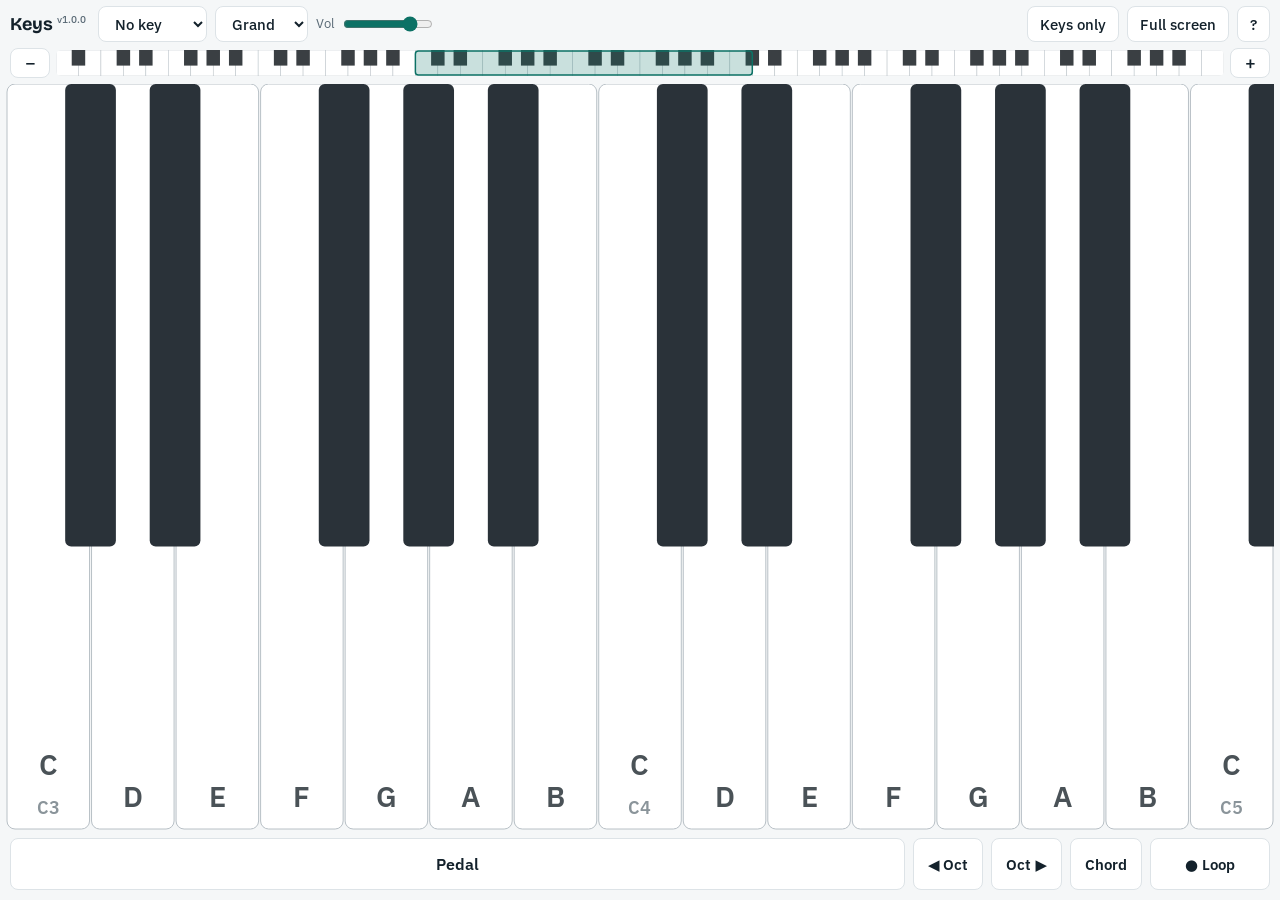
==== keys/index.html @ 83072124 "Keys: standalone full-screen piano split out of Part Coach (v1.0.0) Co-Authored-By: Claude Opus 5.5 " ====
<!doctype html>
<html lang="en">
<head>
<meta charset="utf-8">
<meta name="viewport" content="width=device-width,initial-scale=1,viewport-fit=cover,user-scalable=no">
<title>Keys</title>
<meta name="description" content="A clean full-screen piano with sustain pedal, chord mode and a loop pedal.">
<link rel="manifest" href="manifest.webmanifest">
<link rel="icon" type="image/svg+xml" href="icon.svg">
<link rel="apple-touch-icon" href="icon-192.png">
<meta name="apple-mobile-web-app-title" content="Keys">
<meta name="apple-mobile-web-app-capable" content="yes">
<meta name="mobile-web-app-capable" content="yes">
<meta name="theme-color" content="#f5f7f8" media="(prefers-color-scheme: light)">
<meta name="theme-color" content="#0e1419" media="(prefers-color-scheme: dark)">
<link rel="stylesheet" href="../fonts/fonts.css">
<link rel="stylesheet" href="css/style.css">
</head>
<body>
<header class="top">
  <h1>Keys <span id="ver" class="ver"></span></h1>
  <select id="keySel" aria-label="Key" title="Key: names the notes of the key and sets the chords for chord mode"></select>
  <select id="soundSel" aria-label="Sound" title="Sound">
    <option value="grand">Grand</option>
    <option value="piano">Simple</option>
  </select>
  <label class="vol" title="Volume"><span aria-hidden="true">Vol</span><input id="vol" type="range" min="0" max="1" step="0.05" aria-label="Volume"></label>
  <span class="info" id="info" aria-live="polite"></span>
  <button id="bareBtn" type="button" aria-pressed="false" title="Keys only: hide the bars (0)"><span class="long">Keys only</span><span class="short" aria-hidden="true">Keys</span></button>
  <button id="fsBtn" type="button" aria-pressed="false" title="Full screen (Enter)"><span class="long" id="fsLabel">Full screen</span><span class="short" aria-hidden="true">⛶</span></button>
  <button id="helpBtn" type="button" aria-label="Keyboard shortcuts" title="Keyboard shortcuts (?)">?</button>
</header>

<div class="map">
  <button id="zoomOut" type="button" aria-label="Fewer, bigger keys" title="Fewer, bigger keys (−)">−</button>
  <svg id="mini" role="img" aria-label="The whole piano: drag the window to move along it"></svg>
  <button id="zoomIn" type="button" aria-label="More keys on screen" title="More keys on screen (+)">+</button>
</div>

<main class="keys" id="keys" aria-label="Piano keys"></main>

<footer class="strip">
  <button id="pedalBtn" type="button" aria-pressed="false" title="Sustain pedal: hold it while you play, or tap to latch it on and off (Space: hold)">Pedal</button>
  <button id="octDn" type="button" aria-label="One octave lower" title="One octave lower (←)">◀<span class="long"> Oct</span></button>
  <button id="octUp" type="button" aria-label="One octave higher" title="One octave higher (→)"><span class="long">Oct </span>▶</button>
  <button id="chordBtn" type="button" aria-pressed="false" title="Chord mode: each key plays the triad of the key you chose, with that note at the bottom (1)">Chord</button>
  <button id="loopBtn" type="button" title="Loop pedal: record a pattern, it repeats underneath while you play on top (2)"><span id="loopT">● Loop</span><span class="lp-bar" id="loopBar"></span></button>
  <span class="lpx" id="lpx" hidden>
    <button id="lpMute" type="button" aria-label="Pause the loop" title="Pause / play the loop (3)">❚❚</button>
    <button id="lpUndo" type="button" aria-label="Undo the last layer" title="Undo the last layer (4)">↶</button>
    <button id="lpClear" type="button" aria-label="Clear the loop" title="Clear the loop (Delete)">✕</button>
  </span>
</footer>

<button id="showBars" class="show-bars" type="button" hidden aria-label="Show the controls" title="Show the controls (0)">☰</button>
<div class="status" id="status" hidden role="status"></div>
<div class="new-ver" id="newVer" hidden role="status"><span></span><button id="newVerGo" type="button" class="primary">Reload</button><button id="newVerX" type="button">Later</button></div>

<dialog id="help" aria-labelledby="helpTitle">
  <div class="help-head"><h2 id="helpTitle">Keyboard shortcuts</h2><button id="helpClose" type="button" aria-label="Close">✕</button></div>
  <table><tbody id="helpList"></tbody></table>
  <p class="small">The letters show on the keys once you play from the laptop keyboard. They start at the first C on screen; ← → move them with the keys.</p>
  <p class="small">Everything stays on this device. Piano sounds: Salamander Grand Piano by Alexander Holm (CC BY 3.0). Fonts: IBM Plex, Bricolage Grotesque (SIL Open Font License). Made from the piano in <a href="../">Part Coach</a>.</p>
</dialog>

<script type="module" src="js/main.js"></script>
</body>
</html>
---- fonts/fonts.css ----
/* self-hosted fonts (SIL Open Font License), so no visitor data goes to Google */
/* bricolage-grotesque-latin-ext-opsz-normal */
@font-face {
  font-family: 'Bricolage Grotesque';
  font-style: normal;
  font-display: swap;
  font-weight: 200 800;
  src: url(bricolage-grotesque-latin-ext-opsz-normal.woff2) format('woff2');
  unicode-range: U+0100-02BA,U+02BD-02C5,U+02C7-02CC,U+02CE-02D7,U+02DD-02FF,U+0304,U+0308,U+0329,U+1D00-1DBF,U+1E00-1E9F,U+1EF2-1EFF,U+2020,U+20A0-20AB,U+20AD-20C0,U+2113,U+2C60-2C7F,U+A720-A7FF;
}
/* bricolage-grotesque-latin-opsz-normal */
@font-face {
  font-family: 'Bricolage Grotesque';
  font-style: normal;
  font-display: swap;
  font-weight: 200 800;
  src: url(bricolage-grotesque-latin-opsz-normal.woff2) format('woff2');
  unicode-range: U+0000-00FF,U+0131,U+0152-0153,U+02BB-02BC,U+02C6,U+02DA,U+02DC,U+0304,U+0308,U+0329,U+2000-206F,U+20AC,U+2122,U+2191,U+2193,U+2212,U+2215,U+FEFF,U+FFFD;
}
/* ibm-plex-sans-latin-ext-400-normal */
@font-face {
  font-family: 'IBM Plex Sans';
  font-style: normal;
  font-display: swap;
  font-weight: 400;
  src: url(ibm-plex-sans-latin-ext-400-normal.woff2) format('woff2');
  unicode-range: U+0100-02BA,U+02BD-02C5,U+02C7-02CC,U+02CE-02D7,U+02DD-02FF,U+0304,U+0308,U+0329,U+1D00-1DBF,U+1E00-1E9F,U+1EF2-1EFF,U+2020,U+20A0-20AB,U+20AD-20C0,U+2113,U+2C60-2C7F,U+A720-A7FF;
}
/* ibm-plex-sans-latin-400-normal */
@font-face {
  font-family: 'IBM Plex Sans';
  font-style: normal;
  font-display: swap;
  font-weight: 400;
  src: url(ibm-plex-sans-latin-400-normal.woff2) format('woff2');
  unicode-range: U+0000-00FF,U+0131,U+0152-0153,U+02BB-02BC,U+02C6,U+02DA,U+02DC,U+0304,U+0308,U+0329,U+2000-206F,U+20AC,U+2122,U+2191,U+2193,U+2212,U+2215,U+FEFF,U+FFFD;
}
/* ibm-plex-sans-latin-ext-500-normal */
@font-face {
  font-family: 'IBM Plex Sans';
  font-style: normal;
  font-display: swap;
  font-weight: 500;
  src: url(ibm-plex-sans-latin-ext-500-normal.woff2) format('woff2');
  unicode-range: U+0100-02BA,U+02BD-02C5,U+02C7-02CC,U+02CE-02D7,U+02DD-02FF,U+0304,U+0308,U+0329,U+1D00-1DBF,U+1E00-1E9F,U+1EF2-1EFF,U+2020,U+20A0-20AB,U+20AD-20C0,U+2113,U+2C60-2C7F,U+A720-A7FF;
}
/* ibm-plex-sans-latin-500-normal */
@font-face {
  font-family: 'IBM Plex Sans';
  font-style: normal;
  font-display: swap;
  font-weight: 500;
  src: url(ibm-plex-sans-latin-500-normal.woff2) format('woff2');
  unicode-range: U+0000-00FF,U+0131,U+0152-0153,U+02BB-02BC,U+02C6,U+02DA,U+02DC,U+0304,U+0308,U+0329,U+2000-206F,U+20AC,U+2122,U+2191,U+2193,U+2212,U+2215,U+FEFF,U+FFFD;
}
/* ibm-plex-sans-latin-ext-600-normal */
@font-face {
  font-family: 'IBM Plex Sans';
  font-style: normal;
  font-display: swap;
  font-weight: 600;
  src: url(ibm-plex-sans-latin-ext-600-normal.woff2) format('woff2');
  unicode-range: U+0100-02BA,U+02BD-02C5,U+02C7-02CC,U+02CE-02D7,U+02DD-02FF,U+0304,U+0308,U+0329,U+1D00-1DBF,U+1E00-1E9F,U+1EF2-1EFF,U+2020,U+20A0-20AB,U+20AD-20C0,U+2113,U+2C60-2C7F,U+A720-A7FF;
}
/* ibm-plex-sans-latin-600-normal */
@font-face {
  font-family: 'IBM Plex Sans';
  font-style: normal;
  font-display: swap;
  font-weight: 600;
  src: url(ibm-plex-sans-latin-600-normal.woff2) format('woff2');
  unicode-range: U+0000-00FF,U+0131,U+0152-0153,U+02BB-02BC,U+02C6,U+02DA,U+02DC,U+0304,U+0308,U+0329,U+2000-206F,U+20AC,U+2122,U+2191,U+2193,U+2212,U+2215,U+FEFF,U+FFFD;
}
/* ibm-plex-mono-latin-ext-400-normal */
@font-face {
  font-family: 'IBM Plex Mono';
  font-style: normal;
  font-display: swap;
  font-weight: 400;
  src: url(ibm-plex-mono-latin-ext-400-normal.woff2) format('woff2');
  unicode-range: U+0100-02BA,U+02BD-02C5,U+02C7-02CC,U+02CE-02D7,U+02DD-02FF,U+0304,U+0308,U+0329,U+1D00-1DBF,U+1E00-1E9F,U+1EF2-1EFF,U+2020,U+20A0-20AB,U+20AD-20C0,U+2113,U+2C60-2C7F,U+A720-A7FF;
}
/* ibm-plex-mono-latin-400-normal */
@font-face {
  font-family: 'IBM Plex Mono';
  font-style: normal;
  font-display: swap;
  font-weight: 400;
  src: url(ibm-plex-mono-latin-400-normal.woff2) format('woff2');
  unicode-range: U+0000-00FF,U+0131,U+0152-0153,U+02BB-02BC,U+02C6,U+02DA,U+02DC,U+0304,U+0308,U+0329,U+2000-206F,U+20AC,U+2122,U+2191,U+2193,U+2212,U+2215,U+FEFF,U+FFFD;
}
/* ibm-plex-mono-latin-ext-500-normal */
@font-face {
  font-family: 'IBM Plex Mono';
  font-style: normal;
  font-display: swap;
  font-weight: 500;
  src: url(ibm-plex-mono-latin-ext-500-normal.woff2) format('woff2');
  unicode-range: U+0100-02BA,U+02BD-02C5,U+02C7-02CC,U+02CE-02D7,U+02DD-02FF,U+0304,U+0308,U+0329,U+1D00-1DBF,U+1E00-1E9F,U+1EF2-1EFF,U+2020,U+20A0-20AB,U+20AD-20C0,U+2113,U+2C60-2C7F,U+A720-A7FF;
}
/* ibm-plex-mono-latin-500-normal */
@font-face {
  font-family: 'IBM Plex Mono';
  font-style: normal;
  font-display: swap;
  font-weight: 500;
  src: url(ibm-plex-mono-latin-500-normal.woff2) format('woff2');
  unicode-range: U+0000-00FF,U+0131,U+0152-0153,U+02BB-02BC,U+02C6,U+02DA,U+02DC,U+0304,U+0308,U+0329,U+2000-206F,U+20AC,U+2122,U+2191,U+2193,U+2212,U+2215,U+FEFF,U+FFFD;
}
/* ibm-plex-mono-latin-ext-600-normal */
@font-face {
  font-family: 'IBM Plex Mono';
  font-style: normal;
  font-display: swap;
  font-weight: 600;
  src: url(ibm-plex-mono-latin-ext-600-normal.woff2) format('woff2');
  unicode-range: U+0100-02BA,U+02BD-02C5,U+02C7-02CC,U+02CE-02D7,U+02DD-02FF,U+0304,U+0308,U+0329,U+1D00-1DBF,U+1E00-1E9F,U+1EF2-1EFF,U+2020,U+20A0-20AB,U+20AD-20C0,U+2113,U+2C60-2C7F,U+A720-A7FF;
}
/* ibm-plex-mono-latin-600-normal */
@font-face {
  font-family: 'IBM Plex Mono';
  font-style: normal;
  font-display: swap;
  font-weight: 600;
  src: url(ibm-plex-mono-latin-600-normal.woff2) format('woff2');
  unicode-range: U+0000-00FF,U+0131,U+0152-0153,U+02BB-02BC,U+02C6,U+02DA,U+02DC,U+0304,U+0308,U+0329,U+2000-206F,U+20AC,U+2122,U+2191,U+2193,U+2212,U+2215,U+FEFF,U+FFFD;
}
---- keys/css/style.css ----
/* Keys: the keyboard fills the screen; thin bars above and below that can be hidden ("Keys only"). */
:root {
  --bg: #f5f7f8; --surface: #ffffff; --fg: #13212b; --muted: #5a6a76; --line: #dde3e7; --hover: #b5c1c8;
  --accent: #0c7165; --accent-ink: #ffffff; --warm: #c86f0c;
  --key-w: #ffffff; --key-w-edge: #b8c0c6; --key-w-in: #f1f8f6; --key-b: #2a3239; --key-b-in: #364a4a;
  --ink-w: #4a5257; --ink-b: #e9eef1; --ink-home: #0c7165; --ink-oct: #8a949a;
  --font-display: "Bricolage Grotesque", "Segoe UI", system-ui, sans-serif;
  --font-body: "IBM Plex Sans", system-ui, -apple-system, "Segoe UI", sans-serif;
  color-scheme: light;
}
@media (prefers-color-scheme: dark) {
  :root {
    --bg: #0e1419; --surface: #151e25; --fg: #e3eaee; --muted: #93a3ae; --line: #25323b; --hover: #344651;
    --accent: #3bb6a4; --accent-ink: #05201c; --warm: #f0a03c;
    --key-w: #e9eef1; --key-w-edge: #0e1419; --key-w-in: #dcebe8; --key-b: #0a1014; --key-b-in: #13302c;
    --ink-home: #0a6b5f;
    color-scheme: dark;
  }
}

* { box-sizing: border-box; }
[hidden] { display: none !important; }
html, body { margin: 0; height: 100%; overflow: hidden; overscroll-behavior: none; }
body {
  display: flex; flex-direction: column;
  height: 100dvh;
  background: var(--bg); color: var(--fg);
  font: 15px/1.4 var(--font-body);
  padding: env(safe-area-inset-top) env(safe-area-inset-right) env(safe-area-inset-bottom) env(safe-area-inset-left);
  user-select: none; -webkit-user-select: none; -webkit-touch-callout: none;
  -webkit-tap-highlight-color: transparent;
}

button, select {
  font: inherit; font-weight: 500; color: var(--fg); background: var(--surface);
  border: 1px solid var(--line); border-radius: 8px; padding: 6px 12px; min-height: 36px; cursor: pointer;
  touch-action: manipulation;
}
button:hover, select:hover { border-color: var(--hover); }
button:focus-visible, select:focus-visible, input:focus-visible { outline: 2px solid var(--accent); outline-offset: 2px; }
button:disabled { opacity: .45; cursor: not-allowed; }
button.on, button[aria-pressed="true"] { background: var(--accent); border-color: var(--accent); color: var(--accent-ink); }
.primary { background: var(--accent); border-color: var(--accent); color: var(--accent-ink); }

/* ----- top bar ----- */
.top { display: flex; align-items: center; gap: 8px; padding: 6px 10px; flex-wrap: wrap; }
.top h1 { font: 700 18px var(--font-display); margin: 0 4px 0 0; white-space: nowrap; }
.ver { font: 500 10px var(--font-body); color: var(--muted); vertical-align: super; }
.vol { display: inline-flex; align-items: center; gap: 6px; font-size: 13px; color: var(--muted); }
.vol input { width: 90px; accent-color: var(--accent); }
.info { flex: 1; min-width: 0; color: var(--muted); font-size: 13px; white-space: nowrap; overflow: hidden; text-overflow: ellipsis; }

/* ----- overview strip ----- */
.map { display: flex; align-items: center; gap: 6px; padding: 0 10px 6px; }
.map button { min-width: 40px; font-size: 18px; line-height: 1; padding: 2px 8px; min-height: 30px; }
#mini { flex: 1; height: 26px; display: block; touch-action: none; cursor: grab; border-radius: 5px; }
#mini .mw { fill: #fff; stroke: #b8c0c6; stroke-width: .5; }
#mini .mb { fill: #3a3f43; }
#mini .mv { fill: color-mix(in srgb, var(--accent) 22%, transparent); stroke: var(--accent); stroke-width: 1.5; }

/* ----- the keys ----- */
.keys { position: relative; flex: 1; min-height: 100px; overflow: hidden; touch-action: none; margin: 0 6px; }
.keys svg { position: absolute; left: 0; top: 0; display: block; touch-action: none; }
.keys rect.w { fill: var(--key-w); stroke: var(--key-w-edge); stroke-width: 1; }
.keys rect.w.in, .keys rect.w.home { fill: var(--key-w-in); }
.keys rect.b { fill: var(--key-b); }
.keys rect.b.in, .keys rect.b.home { fill: var(--key-b-in); }
.keys rect.on { fill: var(--warm) !important; }
.keys text { pointer-events: none; text-anchor: middle; font-family: var(--font-body); font-weight: 600; }
.keys .tw { fill: var(--ink-w); font-size: var(--fw); }
.keys .tw.home { fill: var(--ink-home); font-weight: 800; }
.keys .tb { fill: var(--ink-b); font-size: var(--fb); }
.keys .oc { fill: var(--ink-oct); font-size: calc(var(--fw) * .62); }
.keys .lk { fill: var(--accent); opacity: .7; font-size: calc(var(--fw) * .7); font-weight: 500; }
.keys .lk.onb { fill: #8fd3c7; font-size: calc(var(--fb) * .9); }

/* ----- bottom strip ----- */
.strip { display: flex; gap: 8px; padding: 8px 10px 10px; align-items: stretch; overflow-x: auto; }
.strip button { min-height: 52px; padding: 4px 14px; font-weight: 600; white-space: nowrap; }
#pedalBtn { flex: 1 1 30%; min-width: 120px; touch-action: none; font-size: 16px; }
#pedalBtn.on { background: var(--warm); border-color: var(--warm); color: #fff; }
#loopBtn { position: relative; overflow: hidden; min-width: 120px; }
#loopBtn .lp-bar { position: absolute; left: 0; bottom: 0; height: 4px; background: currentColor; opacity: .55; width: 0; }
#loopBtn.rec, #loopBtn.dub { background: #c43d3d; border-color: #c43d3d; color: #fff; }
#loopBtn.arm { animation: blink 1s steps(2) infinite; }
@keyframes blink { 50% { opacity: .55; } }
.lpx { display: flex; gap: 6px; }
.lpx button { min-width: 50px; padding: 4px 8px; }

/* big screens: bigger controls, readable from a distance */
@media (min-width: 1600px) and (min-height: 800px) {
  body { font-size: 18px; }
  .top h1 { font-size: 24px; }
  .strip button { min-height: 70px; font-size: 20px; }
  #mini { height: 34px; }
}
.short { display: none; }
/* phone held upright: tighter bars, more room for keys */
@media (max-width: 560px) {
  .long { display: none; }
  .short { display: inline; }
  .lpx button { min-width: 40px; }
  .top { gap: 6px; padding: 4px 8px; }
  .top h1, .vol, .info { display: none; }
  .top select { flex: 1 1 0; min-width: 0; padding: 4px 6px; }
  .top button { padding: 4px 8px; }
  .strip { gap: 6px; padding: 6px 8px 8px; }
  .strip button { padding: 4px 10px; min-height: 48px; }
  #pedalBtn { min-width: 72px; }
  #loopBtn { min-width: 84px; }
  .strip button { padding: 4px 8px; }
}
/* phone sideways: low screen, thin bars */
@media (max-height: 460px) {
  .top { padding: 3px 8px; }
  .top button, .top select { min-height: 30px; padding: 2px 8px; }
  .map { padding-bottom: 3px; }
  .strip { padding: 4px 8px 6px; }
  .strip button { min-height: 42px; }
}

/* keys only: just the keyboard, and a small button to get the bars back */
body.bare .top, body.bare .map, body.bare .strip { display: none; }
body.bare .keys { margin: 0; }
.show-bars {
  position: fixed; top: calc(env(safe-area-inset-top) + 8px); right: calc(env(safe-area-inset-right) + 8px); z-index: 5;
  min-height: 34px; padding: 2px 10px; opacity: .55; background: var(--surface);
}
.show-bars:hover, .show-bars:focus-visible { opacity: 1; }

.status, .new-ver {
  position: fixed; left: 50%; transform: translateX(-50%); z-index: 6;
  background: var(--surface); border: 1px solid var(--line); border-radius: 10px; padding: 8px 14px;
  box-shadow: 0 6px 20px rgba(0, 0, 0, .18); font-size: 14px; max-width: calc(100% - 24px);
}
.status { top: 50px; pointer-events: none; }
.new-ver { bottom: 80px; display: flex; gap: 10px; align-items: center; flex-wrap: wrap; }

dialog {
  border: 1px solid var(--line); border-radius: 14px; background: var(--surface); color: var(--fg);
  padding: 14px 18px; max-width: min(620px, calc(100% - 24px)); max-height: calc(100% - 24px); user-select: text;
}
dialog::backdrop { background: rgba(0, 0, 0, .35); }
.help-head { display: flex; justify-content: space-between; align-items: center; gap: 12px; }
.help-head h2 { font: 700 20px var(--font-display); margin: 0; }
dialog table { border-collapse: collapse; margin: 10px 0; width: 100%; }
dialog th { text-align: left; padding: 5px 14px 5px 0; white-space: nowrap; vertical-align: top; font-weight: 500; }
dialog td { padding: 5px 0; }
dialog tr + tr { border-top: 1px solid var(--line); }
kbd { font: 600 13px var(--font-body); background: var(--bg); border: 1px solid var(--line); border-radius: 5px; padding: 1px 6px; }
.small { font-size: 13px; color: var(--muted); }
a { color: var(--accent); }
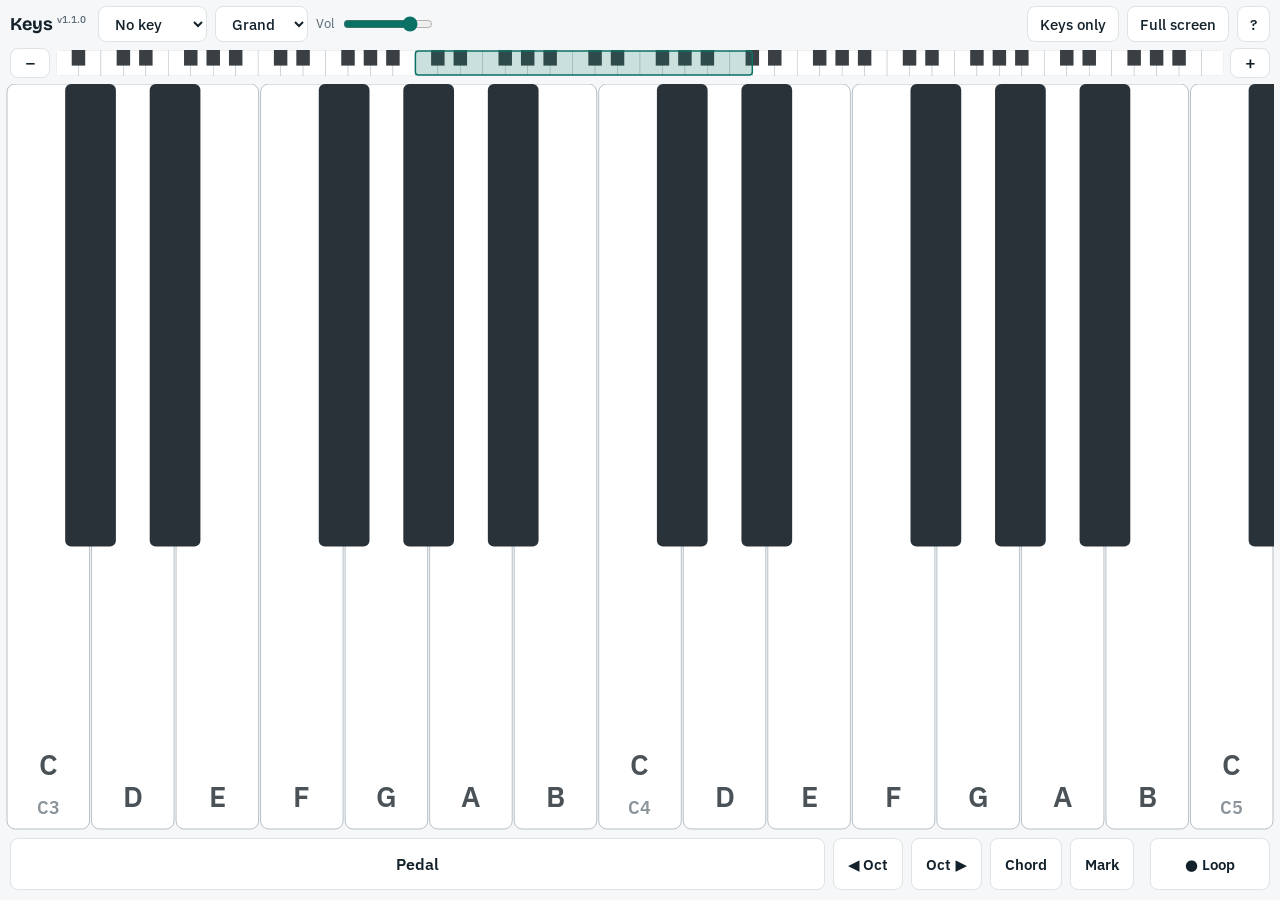
==== commit 8458b1b4: "Keys 1.1.0: Mark mode to map out your voice with coloured keys Co-Authored-By: Claude Opus 5.5 <nore" ====
--- a/keys/index.html
+++ b/keys/index.html
@@ -39,11 +39,22 @@
 
 <main class="keys" id="keys" aria-label="Piano keys"></main>
 
+<div class="markbar" id="markbar" hidden>
+  <span class="mb-title">Tap or drag over keys to colour them:</span>
+  <span class="swatches" id="swatches"></span>
+  <button id="mkErase" type="button" aria-pressed="false" title="Eraser: tap or drag to take colours off">Eraser</button>
+  <button id="mkFit" type="button" title="Show just the marked keys">Fit to marks</button>
+  <button id="mkClear" type="button" title="Take all colours off">Clear all</button>
+  <button id="mkDone" type="button" class="primary" title="Done (M)">Done</button>
+</div>
+
 <footer class="strip">
   <button id="pedalBtn" type="button" aria-pressed="false" title="Sustain pedal: hold it while you play, or tap to latch it on and off (Space: hold)">Pedal</button>
   <button id="octDn" type="button" aria-label="One octave lower" title="One octave lower (←)">◀<span class="long"> Oct</span></button>
   <button id="octUp" type="button" aria-label="One octave higher" title="One octave higher (→)"><span class="long">Oct </span>▶</button>
   <button id="chordBtn" type="button" aria-pressed="false" title="Chord mode: each key plays the triad of the key you chose, with that note at the bottom (1)">Chord</button>
+  <button id="markBtn" type="button" aria-pressed="false" title="Mark keys with colours to map out your voice (M)">Mark</button>
+  <span class="legend" id="legend" aria-label="Your voice map"></span>
   <button id="loopBtn" type="button" title="Loop pedal: record a pattern, it repeats underneath while you play on top (2)"><span id="loopT">● Loop</span><span class="lp-bar" id="loopBar"></span></button>
   <span class="lpx" id="lpx" hidden>
     <button id="lpMute" type="button" aria-label="Pause the loop" title="Pause / play the loop (3)">❚❚</button>
--- a/keys/css/style.css
+++ b/keys/css/style.css
@@ -4,6 +4,7 @@
   --accent: #0c7165; --accent-ink: #ffffff; --warm: #c86f0c;
   --key-w: #ffffff; --key-w-edge: #b8c0c6; --key-w-in: #f1f8f6; --key-b: #2a3239; --key-b-in: #364a4a;
   --ink-w: #4a5257; --ink-b: #e9eef1; --ink-home: #0c7165; --ink-oct: #8a949a;
+  --mk0: #2e9b5f; --mk1: #3b7dd8; --mk2: #8b5cf6; --mk3: #d6457a;
   --font-display: "Bricolage Grotesque", "Segoe UI", system-ui, sans-serif;
   --font-body: "IBM Plex Sans", system-ui, -apple-system, "Segoe UI", sans-serif;
   color-scheme: light;
@@ -65,6 +66,14 @@
 .keys rect.w.in, .keys rect.w.home { fill: var(--key-w-in); }
 .keys rect.b { fill: var(--key-b); }
 .keys rect.b.in, .keys rect.b.home { fill: var(--key-b-in); }
+.keys rect.w.mk0 { fill: color-mix(in srgb, var(--mk0) 42%, var(--key-w)); }
+.keys rect.w.mk1 { fill: color-mix(in srgb, var(--mk1) 42%, var(--key-w)); }
+.keys rect.w.mk2 { fill: color-mix(in srgb, var(--mk2) 42%, var(--key-w)); }
+.keys rect.w.mk3 { fill: color-mix(in srgb, var(--mk3) 42%, var(--key-w)); }
+.keys rect.b.mk0 { fill: color-mix(in srgb, var(--mk0) 75%, var(--key-b)); }
+.keys rect.b.mk1 { fill: color-mix(in srgb, var(--mk1) 75%, var(--key-b)); }
+.keys rect.b.mk2 { fill: color-mix(in srgb, var(--mk2) 75%, var(--key-b)); }
+.keys rect.b.mk3 { fill: color-mix(in srgb, var(--mk3) 75%, var(--key-b)); }
 .keys rect.on { fill: var(--warm) !important; }
 .keys text { pointer-events: none; text-anchor: middle; font-family: var(--font-body); font-weight: 600; }
 .keys .tw { fill: var(--ink-w); font-size: var(--fw); }
@@ -87,6 +96,19 @@
 .lpx { display: flex; gap: 6px; }
 .lpx button { min-width: 50px; padding: 4px 8px; }
 
+/* Mark mode bar and the legend of your voice map */
+.markbar { display: flex; flex-wrap: wrap; gap: 6px 8px; align-items: center; padding: 8px 10px 0; }
+.mb-title { font-size: 13px; color: var(--muted); width: 100%; }
+.swatches { display: contents; }
+.sw { display: inline-flex; align-items: center; gap: 4px; border: 1px solid var(--line); border-radius: 8px; padding: 2px 4px 2px 2px; background: var(--surface); }
+.sw.sel { border-color: var(--fg); box-shadow: 0 0 0 1px var(--fg); }
+.sw .dot { width: 32px; min-height: 32px; padding: 0; border: 0; border-radius: 6px; }
+.sw input { font: inherit; font-size: 14px; width: 110px; border: 0; background: transparent; color: var(--fg); padding: 4px; user-select: text; -webkit-user-select: text; }
+#mkErase[aria-pressed="true"] { background: var(--fg); color: var(--bg); border-color: var(--fg); }
+.legend { display: flex; flex-wrap: wrap; align-content: center; gap: 2px 10px; font-size: 13px; color: var(--muted); min-width: 0; }
+.legend i { display: inline-block; width: 11px; height: 11px; border-radius: 3px; margin-right: 4px; vertical-align: -1px; }
+body.marking .legend { display: none; }
+
 /* big screens: bigger controls, readable from a distance */
 @media (min-width: 1600px) and (min-height: 800px) {
   body { font-size: 18px; }
@@ -107,6 +129,8 @@
   .strip { gap: 6px; padding: 6px 8px 8px; }
   .strip button { padding: 4px 10px; min-height: 48px; }
   #pedalBtn { min-width: 72px; }
+  .legend { display: none; }
+  .sw input { width: 84px; }
   #loopBtn { min-width: 84px; }
   .strip button { padding: 4px 8px; }
 }
